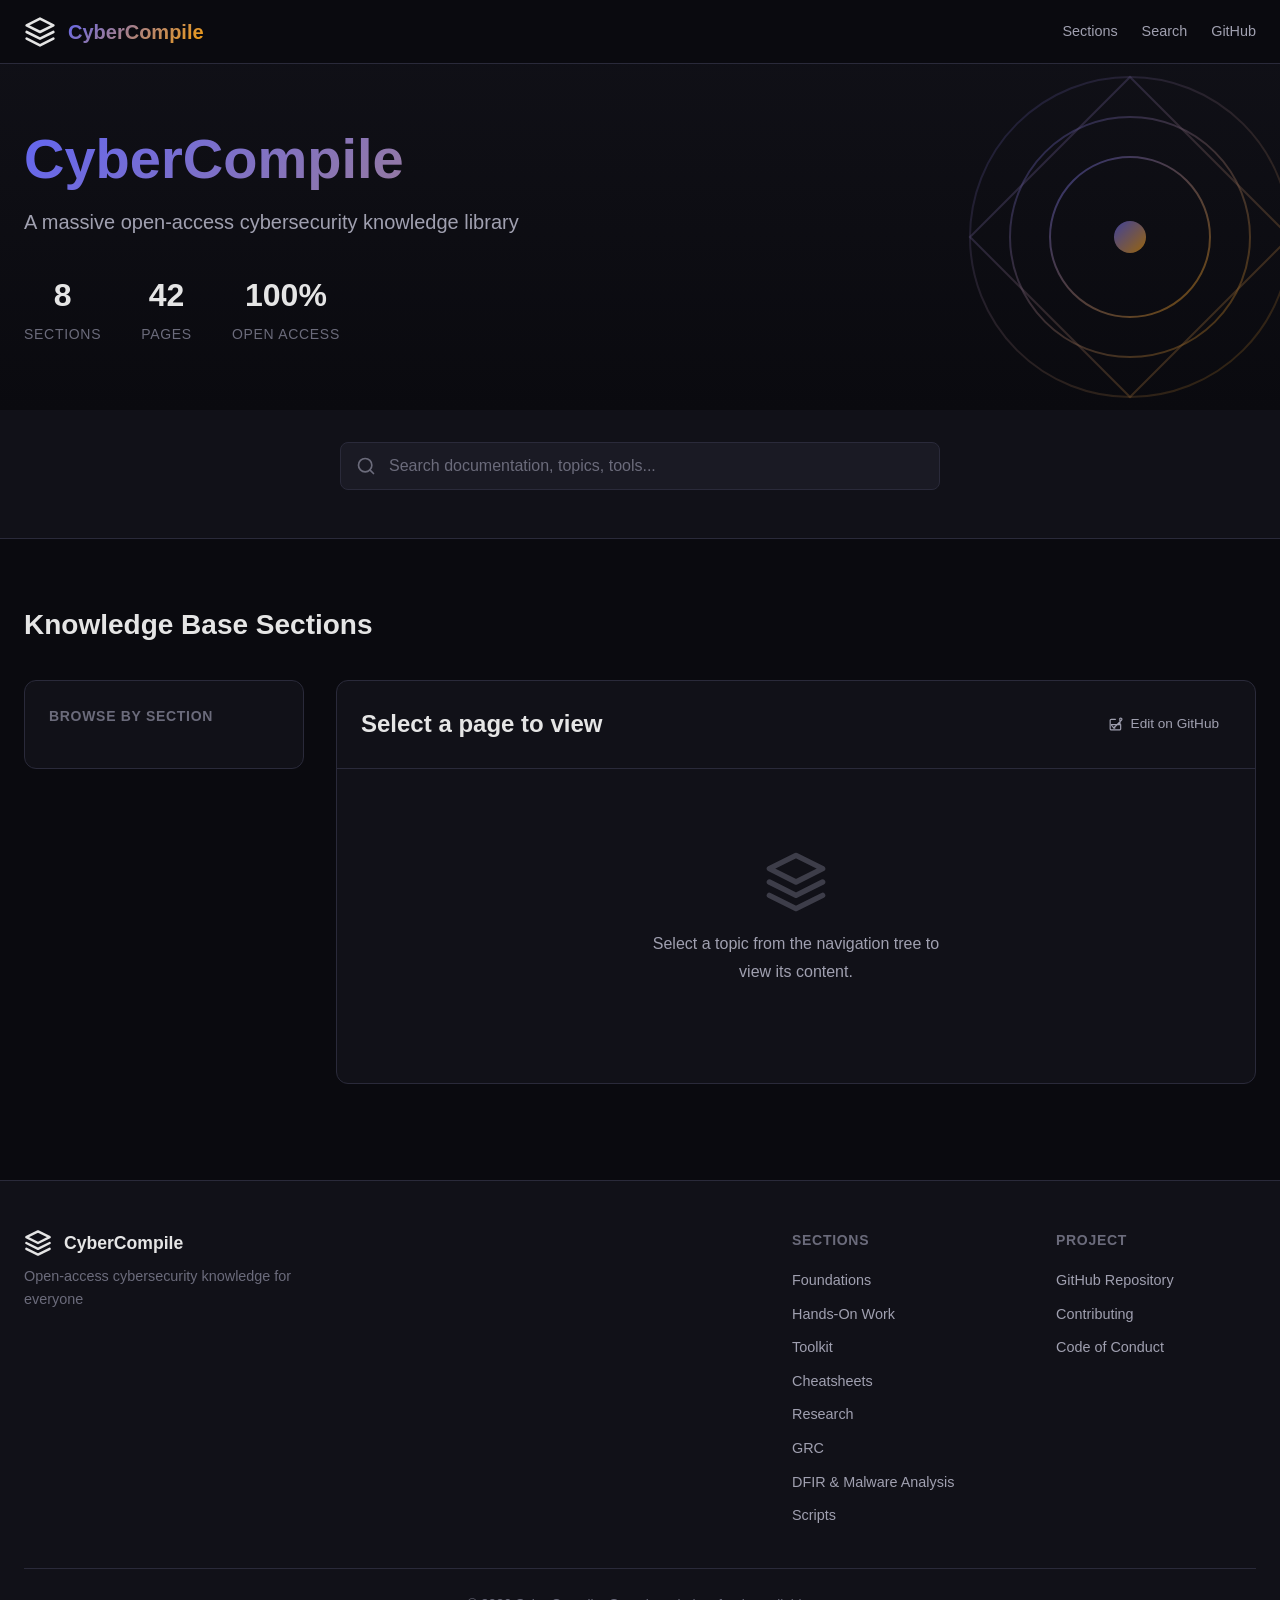
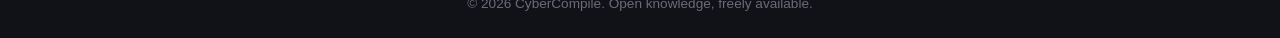
==== index.html @ a1b2c804 "UI Commit" ====
<!DOCTYPE html>
<html lang="en">
<head>
    <meta charset="UTF-8">
    <meta name="viewport" content="width=device-width, initial-scale=1.0">
    <meta name="description" content="CyberCompile - A massive open-access cybersecurity knowledge library">
    <meta name="theme-color" content="#0a0a0f">
    <title>CyberCompile - Cybersecurity Knowledge Library</title>
    <link rel="stylesheet" href="style.css">
    <link rel="icon" type="image/svg+xml" href="favicon.svg">
</head>
<body>
    <!-- Navigation Bar -->
    <nav class="navbar">
        <div class="nav-container">
            <a href="index.html" class="nav-logo">
                <svg class="logo-icon" viewBox="0 0 24 24" fill="none" xmlns="http://www.w3.org/2000/svg">
                    <path d="M12 2L2 7L12 12L22 7L12 2Z" stroke="currentColor" stroke-width="2" stroke-linecap="round" stroke-linejoin="round"/>
                    <path d="M2 17L12 22L22 17" stroke="currentColor" stroke-width="2" stroke-linecap="round" stroke-linejoin="round"/>
                    <path d="M2 12L12 17L22 12" stroke="currentColor" stroke-width="2" stroke-linecap="round" stroke-linejoin="round"/>
                </svg>
                <span class="logo-text">CyberCompile</span>
            </a>
            
            <button class="nav-toggle" aria-label="Toggle navigation">
                <span></span>
                <span></span>
                <span></span>
            </button>
            
            <div class="nav-links">
                <a href="#sections" class="nav-link">Sections</a>
                <a href="#search-container" class="nav-link">Search</a>
                <a href="https://github.com/cyber-compile/knowledge-base" target="_blank" class="nav-link">GitHub</a>
            </div>
        </div>
    </nav>

    <!-- Hero Section -->
    <header class="hero">
        <div class="hero-container">
            <div class="hero-content">
                <h1 class="hero-title">CyberCompile</h1>
                <p class="hero-subtitle">A massive open-access cybersecurity knowledge library</p>
                <div class="hero-stats">
                    <div class="stat">
                        <span class="stat-number">8</span>
                        <span class="stat-label">Sections</span>
                    </div>
                    <div class="stat">
                        <span class="stat-number">42</span>
                        <span class="stat-label">Pages</span>
                    </div>
                    <div class="stat">
                        <span class="stat-number">100%</span>
                        <span class="stat-label">Open Access</span>
                    </div>
                </div>
            </div>
            <div class="hero-decoration">
                <svg viewBox="0 0 200 200" class="hero-svg">
                    <defs>
                        <linearGradient id="grad1" x1="0%" y1="0%" x2="100%" y2="100%">
                            <stop offset="0%" style="stop-color:#6366f1"/>
                            <stop offset="100%" style="stop-color:#f59e0b"/>
                        </linearGradient>
                    </defs>
                    <circle cx="100" cy="100" r="80" fill="none" stroke="url(#grad1)" stroke-width="1" opacity="0.3"/>
                    <circle cx="100" cy="100" r="60" fill="none" stroke="url(#grad1)" stroke-width="1" opacity="0.5"/>
                    <circle cx="100" cy="100" r="40" fill="none" stroke="url(#grad1)" stroke-width="1" opacity="0.7"/>
                    <polygon points="100,20 180,100 100,180 20,100" fill="none" stroke="url(#grad1)" stroke-width="1" opacity="0.4"/>
                    <circle cx="100" cy="100" r="8" fill="url(#grad1)"/>
                </svg>
            </div>
        </div>
    </header>

    <!-- Search Section -->
    <section id="search-container" class="search-section">
        <div class="search-container-inner">
            <div class="search-box">
                <svg class="search-icon" viewBox="0 0 24 24" fill="none" xmlns="http://www.w3.org/2000/svg">
                    <circle cx="11" cy="11" r="8" stroke="currentColor" stroke-width="2"/>
                    <path d="M21 21L16.65 16.65" stroke="currentColor" stroke-width="2" stroke-linecap="round"/>
                </svg>
                <input type="text" id="search-input" placeholder="Search documentation, topics, tools..." autocomplete="off">
                <button id="search-clear" class="search-clear" aria-label="Clear search">
                    <svg viewBox="0 0 24 24" fill="none" xmlns="http://www.w3.org/2000/svg">
                        <path d="M18 6L6 18M6 6L18 18" stroke="currentColor" stroke-width="2" stroke-linecap="round"/>
                    </svg>
                </button>
            </div>
            <div id="search-results" class="search-results"></div>
        </div>
    </section>

    <!-- Main Content -->
    <main>
        <!-- Section Navigation Tree -->
        <section id="sections" class="sections-section">
            <div class="container">
                <h2 class="section-title">Knowledge Base Sections</h2>
                <div class="nav-tree-container">
                    <div class="nav-sidebar">
                        <div class="nav-section">
                            <h3 class="nav-section-title">Browse by Section</h3>
                            <ul class="nav-tree" id="nav-tree">
                                <!-- Populated by JavaScript -->
                            </ul>
                        </div>
                    </div>
                    <div class="content-area">
                        <div class="content-header">
                            <h2 id="page-title" class="content-title">Select a page to view</h2>
                            <div class="content-meta">
                                <span id="page-section" class="meta-item"></span>
                                <a id="edit-link" class="edit-link" href="#" target="_blank">
                                    <svg viewBox="0 0 24 24" fill="none" xmlns="http://www.w3.org/2000/svg">
                                        <path d="M11 4H4C3.46957 4 2.96086 4.21071 2.58579 4.58579C2.21071 4.96086 2 5.46957 2 6V20C2 20.5304 2.21071 21.0391 2.58579 21.4142C2.96086 21.7893 3.46957 22 4 22H18C18.5304 22 19.0391 21.7893 19.4142 21.4142C19.7893 21.0391 20 20.5304 20 20V13" stroke="currentColor" stroke-width="2" stroke-linecap="round" stroke-linejoin="round"/>
                                        <path d="M18.5 2.50001C18.8978 2.10219 19.4374 1.87869 20 1.87869C20.5626 1.87869 21.1022 2.10219 21.5 2.50001C21.8978 2.89784 22.1213 3.43738 22.1213 4.00001C22.1213 4.56264 21.8978 5.10219 21.5 5.50001L12 15L9 17.5L10.25 18.75C10.0833 18.9767 9.85589 19.1459 9.59249 19.2408C9.32908 19.3356 9.04252 19.3547 8.77063 19.3006C8.50995 19.2447 8.26282 19.1218 8.06201 18.9379C7.8612 18.7541 7.71657 18.5158 7.64956 18.2524L5 15L4 13L19 13L18.5 2.50001Z" stroke="currentColor" stroke-width="2" stroke-linecap="round" stroke-linejoin="round"/>
                                    </svg>
                                    Edit on GitHub
                                </a>
                            </div>
                        </div>
                        <div id="content-display" class="content-display markdown-body">
                            <!-- Content loaded here -->
                            <div class="placeholder-content">
                                <svg class="placeholder-icon" viewBox="0 0 24 24" fill="none" xmlns="http://www.w3.org/2000/svg">
                                    <path d="M12 2L2 7L12 12L22 7L12 2Z" stroke="currentColor" stroke-width="2" stroke-linecap="round" stroke-linejoin="round"/>
                                    <path d="M2 17L12 22L22 17" stroke="currentColor" stroke-width="2" stroke-linecap="round" stroke-linejoin="round"/>
                                    <path d="M2 12L12 17L22 12" stroke="currentColor" stroke-width="2" stroke-linecap="round" stroke-linejoin="round"/>
                                </svg>
                                <p>Select a topic from the navigation tree to view its content.</p>
                            </div>
                        </div>
                    </div>
                </div>
            </div>
        </section>
    </main>

    <!-- Footer -->
    <footer class="footer">
        <div class="container">
            <div class="footer-content">
                <div class="footer-brand">
                    <a href="index.html" class="footer-logo">
                        <svg class="logo-icon" viewBox="0 0 24 24" fill="none" xmlns="http://www.w3.org/2000/svg">
                            <path d="M12 2L2 7L12 12L22 7L12 2Z" stroke="currentColor" stroke-width="2" stroke-linecap="round" stroke-linejoin="round"/>
                            <path d="M2 17L12 22L22 17" stroke="currentColor" stroke-width="2" stroke-linecap="round" stroke-linejoin="round"/>
                            <path d="M2 12L12 17L22 12" stroke="currentColor" stroke-width="2" stroke-linecap="round" stroke-linejoin="round"/>
                        </svg>
                        <span>CyberCompile</span>
                    </a>
                    <p class="footer-tagline">Open-access cybersecurity knowledge for everyone</p>
                </div>
                <div class="footer-links">
                    <div class="footer-column">
                        <h4 class="footer-heading">Sections</h4>
                        <ul class="footer-nav" id="footer-nav">
                            <!-- Populated by JavaScript -->
                        </ul>
                    </div>
                    <div class="footer-column">
                        <h4 class="footer-heading">Project</h4>
                        <ul class="footer-nav">
                            <li><a href="https://github.com/cyber-compile/knowledge-base" target="_blank">GitHub Repository</a></li>
                            <li><a href="CONTRIBUTING.md">Contributing</a></li>
                            <li><a href="CODE_OF_CONDUCT.md">Code of Conduct</a></li>
                        </ul>
                    </div>
                </div>
            </div>
            <div class="footer-bottom">
                <p>&copy; 2026 CyberCompile. Open knowledge, freely available.</p>
            </div>
        </div>
    </footer>

    <script src="script.js"></script>
</body>
</html>
---- style.css ----
/* ============================================================
   CyberCompile - Stylesheet
   Dark, minimal, professional theme
   ============================================================ */

/* CSS Variables */
:root {
    /* Colors */
    --bg-primary: #0a0a0f;
    --bg-secondary: #111118;
    --bg-tertiary: #1a1a24;
    --bg-hover: #24243a;
    --bg-active: #2d2d45;
    
    --text-primary: #e5e5e5;
    --text-secondary: #a0a0b0;
    --text-muted: #6b6b7b;
    
    --accent-primary: #6366f1;  /* Indigo */
    --accent-secondary: #f59e0b; /* Amber */
    --accent-gradient: linear-gradient(135deg, #6366f1 0%, #f59e0b 100%);
    
    --border-color: #2a2a3a;
    --border-light: #3a3a4a;
    
    --success: #22c55e;
    --warning: #f59e0b;
    --error: #ef4444;
    --info: #3b82f6;
    
    /* Spacing */
    --container-width: 1400px;
    --content-width: 900px;
    --sidebar-width: 280px;
    
    /* Typography */
    --font-sans: -apple-system, BlinkMacSystemFont, 'Segoe UI', Roboto, Oxygen, Ubuntu, Cantarell, sans-serif;
    --font-mono: 'JetBrains Mono', 'Fira Code', 'Cascadia Code', Consolas, monospace;
    
    /* Transitions */
    --transition-fast: 150ms ease;
    --transition-normal: 250ms ease;
    --transition-slow: 400ms ease;
    
    /* Shadows */
    --shadow-sm: 0 1px 2px rgba(0, 0, 0, 0.3);
    --shadow-md: 0 4px 6px rgba(0, 0, 0, 0.4);
    --shadow-lg: 0 10px 15px rgba(0, 0, 0, 0.5);
    --shadow-glow: 0 0 20px rgba(99, 102, 241, 0.3);
}

/* Reset */
*, *::before, *::after {
    box-sizing: border-box;
    margin: 0;
    padding: 0;
}

html {
    scroll-behavior: smooth;
    font-size: 16px;
}

body {
    font-family: var(--font-sans);
    background: var(--bg-primary);
    color: var(--text-primary);
    line-height: 1.6;
    min-height: 100vh;
    display: flex;
    flex-direction: column;
    -webkit-font-smoothing: antialiased;
    -moz-osx-font-smoothing: grayscale;
}

/* Selection */
::selection {
    background: var(--accent-primary);
    color: white;
}

/* Scrollbar */
::-webkit-scrollbar {
    width: 8px;
    height: 8px;
}

::-webkit-scrollbar-track {
    background: var(--bg-secondary);
}

::-webkit-scrollbar-thumb {
    background: var(--border-light);
    border-radius: 4px;
}

::-webkit-scrollbar-thumb:hover {
    background: var(--text-muted);
}

/* Container */
.container {
    width: 100%;
    max-width: var(--container-width);
    margin: 0 auto;
    padding: 0 1.5rem;
}

/* ============================================================
   Navigation Bar
   ============================================================ */

.navbar {
    position: fixed;
    top: 0;
    left: 0;
    right: 0;
    height: 64px;
    background: rgba(10, 10, 15, 0.85);
    backdrop-filter: blur(12px);
    border-bottom: 1px solid var(--border-color);
    z-index: 1000;
    transition: background var(--transition-normal);
}

.nav-container {
    max-width: var(--container-width);
    height: 100%;
    margin: 0 auto;
    padding: 0 1.5rem;
    display: flex;
    align-items: center;
    justify-content: space-between;
}

.nav-logo {
    display: flex;
    align-items: center;
    gap: 0.75rem;
    color: var(--text-primary);
    text-decoration: none;
    font-weight: 600;
    font-size: 1.25rem;
    transition: opacity var(--transition-fast);
}

.nav-logo:hover {
    opacity: 0.8;
}

.logo-icon {
    width: 32px;
    height: 32px;
    color: var(--accent-gradient);
}

.logo-text {
    background: var(--accent-gradient);
    -webkit-background-clip: text;
    -webkit-text-fill-color: transparent;
    background-clip: text;
}

.nav-links {
    display: flex;
    align-items: center;
    gap: 1.5rem;
}

.nav-link {
    color: var(--text-secondary);
    text-decoration: none;
    font-size: 0.9rem;
    font-weight: 500;
    transition: color var(--transition-fast);
    position: relative;
}

.nav-link::after {
    content: '';
    position: absolute;
    bottom: -4px;
    left: 0;
    width: 0;
    height: 2px;
    background: var(--accent-primary);
    transition: width var(--transition-fast);
}

.nav-link:hover {
    color: var(--text-primary);
}

.nav-link:hover::after {
    width: 100%;
}

.nav-toggle {
    display: none;
    flex-direction: column;
    gap: 5px;
    background: none;
    border: none;
    cursor: pointer;
    padding: 0.5rem;
}

.nav-toggle span {
    width: 24px;
    height: 2px;
    background: var(--text-primary);
    border-radius: 2px;
    transition: transform var(--transition-fast), opacity var(--transition-fast);
}

/* ============================================================
   Hero Section
   ============================================================ */

.hero {
    position: relative;
    padding: 8rem 0 4rem;
    overflow: hidden;
    background: linear-gradient(180deg, var(--bg-secondary) 0%, var(--bg-primary) 100%);
}

.hero-container {
    position: relative;
    max-width: var(--container-width);
    margin: 0 auto;
    padding: 0 1.5rem;
    display: flex;
    align-items: center;
    justify-content: space-between;
    gap: 3rem;
}

.hero-content {
    flex: 1;
    z-index: 1;
}

.hero-title {
    font-size: 3.5rem;
    font-weight: 800;
    line-height: 1.1;
    margin-bottom: 1rem;
    background: var(--accent-gradient);
    -webkit-background-clip: text;
    -webkit-text-fill-color: transparent;
    background-clip: text;
}

.hero-subtitle {
    font-size: 1.25rem;
    color: var(--text-secondary);
    margin-bottom: 2rem;
    max-width: 600px;
}

.hero-stats {
    display: flex;
    gap: 2.5rem;
}

.stat {
    text-align: center;
}

.stat-number {
    display: block;
    font-size: 2rem;
    font-weight: 700;
    color: var(--text-primary);
}

.stat-label {
    font-size: 0.875rem;
    color: var(--text-muted);
    text-transform: uppercase;
    letter-spacing: 0.05em;
}

.hero-decoration {
    position: absolute;
    right: -50px;
    top: 50%;
    transform: translateY(-50%);
    width: 400px;
    height: 400px;
    opacity: 0.6;
    z-index: 0;
}

.hero-svg {
    width: 100%;
    height: 100%;
}

/* ============================================================
   Search Section
   ============================================================ */

.search-section {
    padding: 2rem 0;
    background: var(--bg-secondary);
    border-bottom: 1px solid var(--border-color);
}

.search-container-inner {
    max-width: var(--container-width);
    margin: 0 auto;
    padding: 0 1.5rem;
}

.search-box {
    position: relative;
    display: flex;
    align-items: center;
    max-width: 600px;
    margin: 0 auto;
}

.search-icon {
    position: absolute;
    left: 1rem;
    width: 20px;
    height: 20px;
    color: var(--text-muted);
    pointer-events: none;
}

.search-box input {
    width: 100%;
    padding: 0.875rem 3rem 0.875rem 3rem;
    background: var(--bg-tertiary);
    border: 1px solid var(--border-color);
    border-radius: 8px;
    color: var(--text-primary);
    font-size: 1rem;
    transition: border-color var(--transition-fast), box-shadow var(--transition-fast);
}

.search-box input:focus {
    outline: none;
    border-color: var(--accent-primary);
    box-shadow: 0 0 0 3px rgba(99, 102, 241, 0.2);
}

.search-box input::placeholder {
    color: var(--text-muted);
}

.search-clear {
    position: absolute;
    right: 0.75rem;
    background: none;
    border: none;
    padding: 0.5rem;
    cursor: pointer;
    color: var(--text-muted);
    display: none;
    transition: color var(--transition-fast);
}

.search-clear:hover {
    color: var(--text-primary);
}

.search-clear.visible {
    display: flex;
}

.search-results {
    max-width: 600px;
    margin: 1rem auto 0;
    padding: 0 1.5rem;
}

.search-result-item {
    display: block;
    padding: 0.75rem 1rem;
    background: var(--bg-tertiary);
    border-radius: 6px;
    margin-bottom: 0.5rem;
    cursor: pointer;
    transition: background var(--transition-fast);
    border-left: 3px solid transparent;
}

.search-result-item:hover {
    background: var(--bg-hover);
    border-left-color: var(--accent-primary);
}

.search-result-item h4 {
    font-size: 0.95rem;
    color: var(--text-primary);
    margin-bottom: 0.25rem;
}

.search-result-item p {
    font-size: 0.85rem;
    color: var(--text-secondary);
}

.search-result-item .result-path {
    font-size: 0.75rem;
    color: var(--text-muted);
    font-family: var(--font-mono);
    margin-top: 0.25rem;
}

.search-no-results {
    text-align: center;
    color: var(--text-muted);
    padding: 2rem;
}

/* ============================================================
   Main Content
   ============================================================ */

main {
    flex: 1;
    padding: 2rem 0 4rem;
}

.sections-section {
    padding: 2rem 0;
}

.section-title {
    font-size: 1.75rem;
    font-weight: 700;
    margin-bottom: 2rem;
    color: var(--text-primary);
}

/* Navigation Tree Layout */
.nav-tree-container {
    display: grid;
    grid-template-columns: var(--sidebar-width) 1fr;
    gap: 2rem;
    align-items: start;
}

@media (max-width: 1024px) {
    .nav-tree-container {
        grid-template-columns: 1fr;
    }
    
    .nav-sidebar {
        max-height: 300px;
        overflow-y: auto;
        margin-bottom: 2rem;
    }
}

/* Navigation Sidebar */
.nav-sidebar {
    position: sticky;
    top: 80px;
    background: var(--bg-secondary);
    border-radius: 12px;
    padding: 1.5rem;
    border: 1px solid var(--border-color);
}

.nav-section-title {
    font-size: 0.875rem;
    font-weight: 600;
    color: var(--text-muted);
    text-transform: uppercase;
    letter-spacing: 0.05em;
    margin-bottom: 1rem;
}

.nav-tree {
    list-style: none;
    padding: 0;
    margin: 0;
}

.nav-tree li {
    margin-bottom: 0.25rem;
}

.nav-tree ul {
    list-style: none;
    padding-left: 1rem;
    margin-top: 0.5rem;
    display: none;
}

.nav-tree li.expanded > ul {
    display: block;
}

.nav-tree li.has-children > a {
    padding-right: 1.5rem;
    position: relative;
}

.nav-tree li.has-children > a::after {
    content: '';
    position: absolute;
    right: 0.5rem;
    top: 50%;
    transform: translateY(-50%);
    width: 8px;
    height: 8px;
    border-right: 2px solid var(--text-muted);
    border-bottom: 2px solid var(--text-muted);
    transform: translateY(-50%) rotate(45deg);
    transition: transform var(--transition-fast);
}

.nav-tree li.expanded > a::after {
    transform: translateY(-50%) rotate(-135deg);
}

.nav-tree li > a {
    color: var(--text-secondary);
    text-decoration: none;
    padding: 0.5rem 0.75rem;
    border-radius: 6px;
    display: flex;
    align-items: center;
    transition: all var(--transition-fast);
    font-size: 0.9rem;
    font-weight: 500;
}

.nav-tree li > a:hover {
    background: var(--bg-hover);
    color: var(--text-primary);
}

.nav-tree li.active > a {
    background: var(--bg-active);
    color: var(--accent-primary);
}

.nav-tree li.active > a::before {
    content: '';
    width: 6px;
    height: 6px;
    background: var(--accent-primary);
    border-radius: 50%;
    margin-right: 0.5rem;
}

/* Content Area */
.content-area {
    background: var(--bg-secondary);
    border-radius: 12px;
    border: 1px solid var(--border-color);
    min-height: 400px;
    overflow: hidden;
}

.content-header {
    padding: 1.5rem;
    border-bottom: 1px solid var(--border-color);
    display: flex;
    justify-content: space-between;
    align-items: flex-start;
    gap: 1rem;
    flex-wrap: wrap;
}

.content-title {
    font-size: 1.5rem;
    font-weight: 700;
    color: var(--text-primary);
    margin: 0;
}

.content-meta {
    display: flex;
    align-items: center;
    gap: 1rem;
    flex-wrap: wrap;
}

.meta-item {
    font-size: 0.85rem;
    color: var(--text-muted);
}

.edit-link {
    display: flex;
    align-items: center;
    gap: 0.5rem;
    color: var(--text-secondary);
    text-decoration: none;
    font-size: 0.85rem;
    padding: 0.5rem 0.75rem;
    border-radius: 6px;
    transition: all var(--transition-fast);
}

.edit-link:hover {
    color: var(--text-primary);
    background: var(--bg-hover);
}

.edit-link svg {
    width: 14px;
    height: 14px;
}

.content-display {
    padding: 2rem;
    min-height: 300px;
}

.placeholder-content {
    display: flex;
    flex-direction: column;
    align-items: center;
    justify-content: center;
    min-height: 250px;
    color: var(--text-muted);
    text-align: center;
    gap: 1rem;
}

.placeholder-icon {
    width: 64px;
    height: 64px;
    opacity: 0.5;
}

.placeholder-content p {
    font-size: 1rem;
    max-width: 300px;
}

/* ============================================================
   Markdown Content Styles
   ============================================================ */

.markdown-body {
    line-height: 1.7;
    color: var(--text-primary);
}

.markdown-body h1,
.markdown-body h2,
.markdown-body h3,
.markdown-body h4,
.markdown-body h5,
.markdown-body h6 {
    color: var(--text-primary);
    margin-top: 1.5rem;
    margin-bottom: 0.75rem;
    font-weight: 600;
    line-height: 1.3;
}

.markdown-body h1 { font-size: 2rem; }
.markdown-body h2 { font-size: 1.5rem; padding-bottom: 0.5rem; border-bottom: 1px solid var(--border-color); }
.markdown-body h3 { font-size: 1.25rem; }
.markdown-body h4 { font-size: 1.1rem; }

.markdown-body p {
    margin-bottom: 1rem;
    color: var(--text-secondary);
}

.markdown-body a {
    color: var(--accent-primary);
    text-decoration: none;
    transition: color var(--transition-fast);
}

.markdown-body a:hover {
    color: var(--accent-secondary);
    text-decoration: underline;
}

.markdown-body strong {
    color: var(--text-primary);
    font-weight: 600;
}

.markdown-body ul,
.markdown-body ol {
    margin-bottom: 1rem;
    padding-left: 1.5rem;
}

.markdown-body li {
    margin-bottom: 0.5rem;
    color: var(--text-secondary);
}

.markdown-body li::marker {
    color: var(--accent-primary);
}

.markdown-body code {
    font-family: var(--font-mono);
    font-size: 0.9em;
    background: var(--bg-tertiary);
    padding: 0.15em 0.4em;
    border-radius: 4px;
    color: var(--accent-secondary);
}

.markdown-body pre {
    background: var(--bg-tertiary);
    border-radius: 8px;
    padding: 1rem;
    overflow-x: auto;
    margin-bottom: 1rem;
    border: 1px solid var(--border-color);
}

.markdown-body pre code {
    background: none;
    padding: 0;
    color: var(--text-primary);
    font-size: 0.875rem;
    line-height: 1.5;
}

.markdown-body blockquote {
    border-left: 4px solid var(--accent-primary);
    padding-left: 1rem;
    margin: 1rem 0;
    color: var(--text-secondary);
    font-style: italic;
}

.markdown-body table {
    width: 100%;
    border-collapse: collapse;
    margin-bottom: 1rem;
    font-size: 0.9rem;
}

.markdown-body th,
.markdown-body td {
    padding: 0.75rem;
    text-align: left;
    border-bottom: 1px solid var(--border-color);
}

.markdown-body th {
    background: var(--bg-tertiary);
    font-weight: 600;
    color: var(--text-primary);
}

.markdown-body tr:hover td {
    background: var(--bg-tertiary);
}

.markdown-body img {
    max-width: 100%;
    border-radius: 8px;
    margin: 1rem 0;
}

.markdown-body hr {
    border: none;
    border-top: 1px solid var(--border-color);
    margin: 2rem 0;
}

.markdown-body details {
    background: var(--bg-tertiary);
    border-radius: 6px;
    padding: 1rem;
    margin-bottom: 1rem;
    border: 1px solid var(--border-color);
}

.markdown-body summary {
    cursor: pointer;
    color: var(--accent-primary);
    font-weight: 500;
}

.markdown-body hr {
    border: none;
    height: 1px;
    background: linear-gradient(90deg, transparent, var(--border-color), transparent);
    margin: 2rem 0;
}

.markdown-body .admonition {
    background: var(--bg-tertiary);
    border-left: 4px solid var(--accent-primary);
    padding: 1rem;
    margin: 1rem 0;
    border-radius: 0 6px 6px 0;
}

.markdown-body .admonition-title {
    font-weight: 600;
    color: var(--accent-primary);
    margin-bottom: 0.5rem;
}

/* ============================================================
   Footer
   ============================================================ */

.footer {
    background: var(--bg-secondary);
    border-top: 1px solid var(--border-color);
    padding: 3rem 0 1.5rem;
    margin-top: auto;
}

.footer-content {
    display: flex;
    justify-content: space-between;
    gap: 3rem;
    flex-wrap: wrap;
    margin-bottom: 2rem;
}

.footer-brand {
    max-width: 300px;
}

.footer-logo {
    display: flex;
    align-items: center;
    gap: 0.75rem;
    color: var(--text-primary);
    text-decoration: none;
    font-weight: 600;
    font-size: 1.1rem;
    margin-bottom: 0.5rem;
}

.footer-logo .logo-icon {
    width: 28px;
    height: 28px;
}

.footer-tagline {
    color: var(--text-muted);
    font-size: 0.9rem;
}

.footer-links {
    display: flex;
    gap: 4rem;
    flex-wrap: wrap;
}

.footer-column {
    min-width: 200px;
}

.footer-heading {
    font-size: 0.875rem;
    font-weight: 600;
    color: var(--text-muted);
    text-transform: uppercase;
    letter-spacing: 0.05em;
    margin-bottom: 1rem;
}

.footer-nav {
    list-style: none;
}

.footer-nav li {
    margin-bottom: 0.5rem;
}

.footer-nav a {
    color: var(--text-secondary);
    text-decoration: none;
    font-size: 0.9rem;
    transition: color var(--transition-fast);
}

.footer-nav a:hover {
    color: var(--text-primary);
}

.footer-bottom {
    padding-top: 1.5rem;
    border-top: 1px solid var(--border-color);
    text-align: center;
}

.footer-bottom p {
    color: var(--text-muted);
    font-size: 0.85rem;
}

/* ============================================================
   Responsive
   ============================================================ */

@media (max-width: 768px) {
    .nav-toggle {
        display: flex;
    }
    
    .nav-links {
        position: fixed;
        top: 64px;
        left: 0;
        right: 0;
        background: var(--bg-secondary);
        border-bottom: 1px solid var(--border-color);
        flex-direction: column;
        padding: 1rem 1.5rem;
        gap: 1rem;
        transform: translateY(-100%);
        opacity: 0;
        visibility: hidden;
        transition: all var(--transition-normal);
    }
    
    .nav-links.open {
        transform: translateY(0);
        opacity: 1;
        visibility: visible;
    }
    
    .nav-link {
        width: 100%;
        padding: 0.5rem 0;
    }
    
    .hero {
        padding: 6rem 0 3rem;
    }
    
    .hero-container {
        flex-direction: column;
        text-align: center;
    }
    
    .hero-title {
        font-size: 2.5rem;
    }
    
    .hero-subtitle {
        font-size: 1rem;
    }
    
    .hero-stats {
        justify-content: center;
        gap: 1.5rem;
    }
    
    .hero-decoration {
        display: none;
    }
    
    .content-header {
        flex-direction: column;
    }
    
    .footer-content {
        flex-direction: column;
    }
    
    .footer-links {
        gap: 2rem;
    }
}

@media (max-width: 480px) {
    html {
        font-size: 14px;
    }
    
    .container {
        padding: 0 1rem;
    }
    
    .hero-title {
        font-size: 2rem;
    }
    
    .content-display {
        padding: 1rem;
    }
}
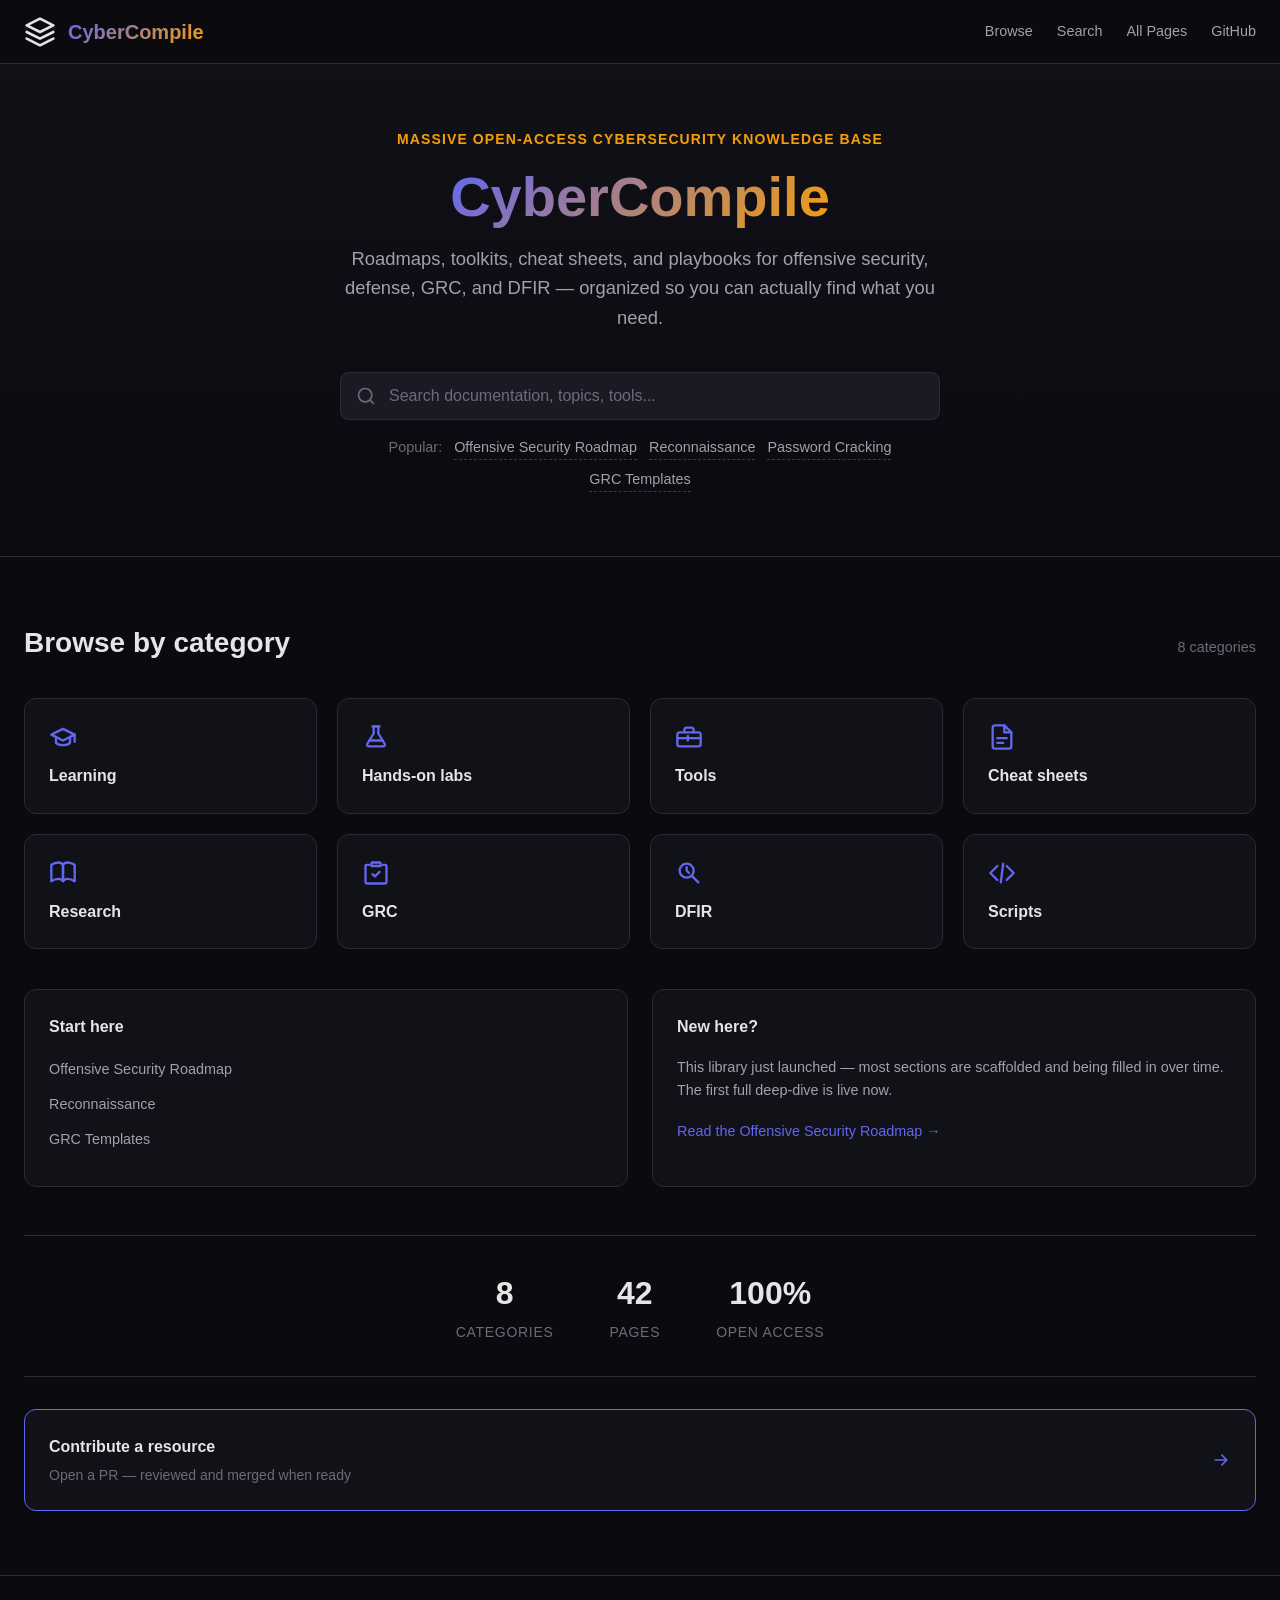
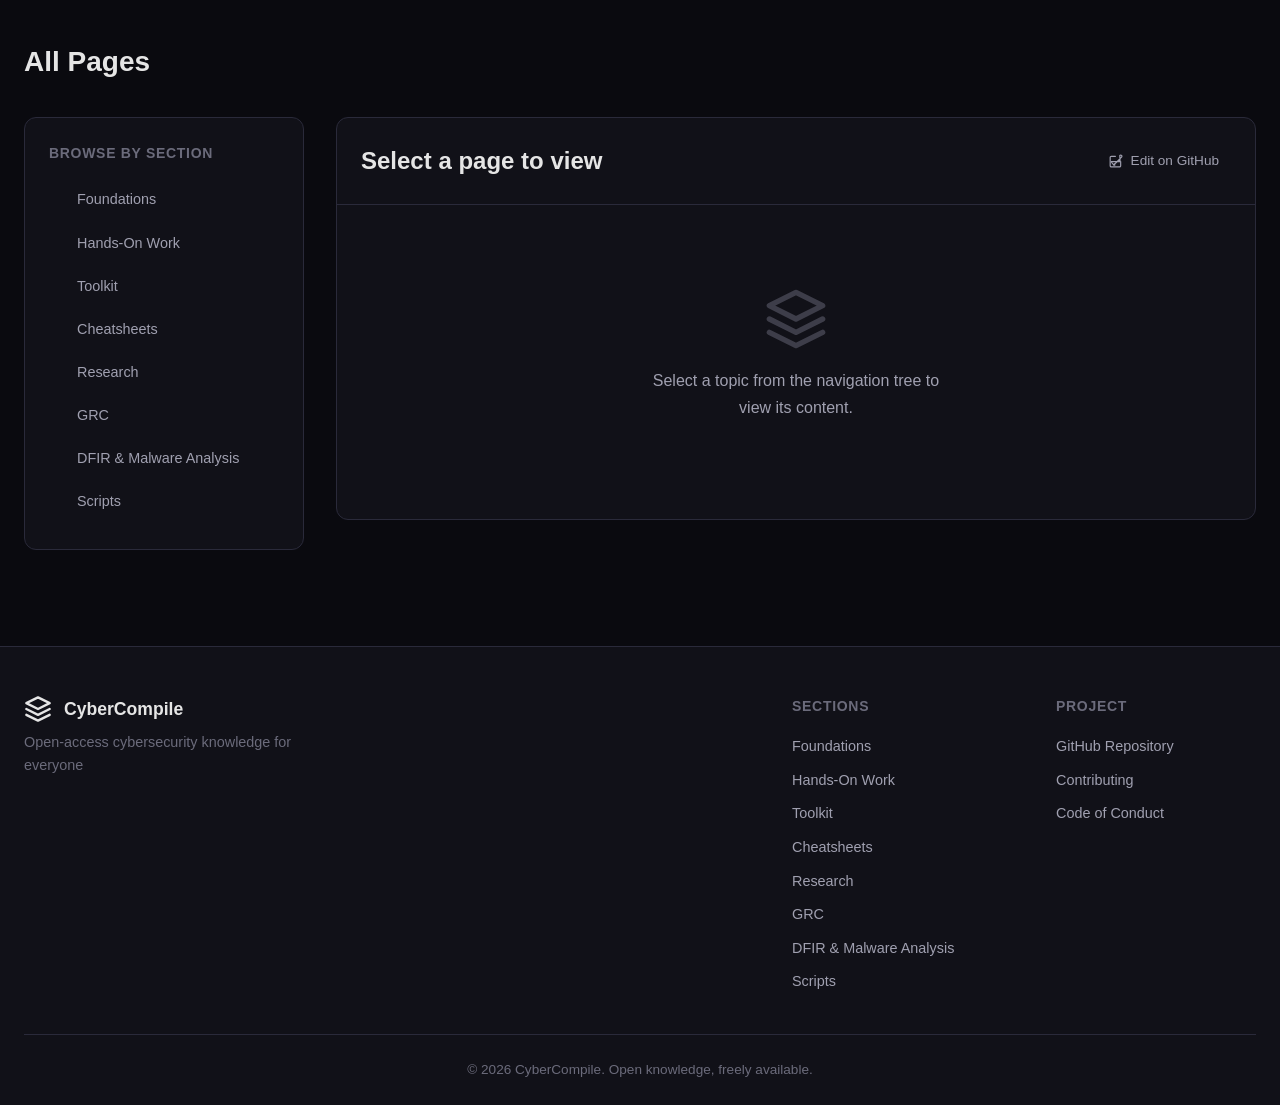
==== commit 217bb8c4: "UI changes" ====
--- a/index.html
+++ b/index.html
@@ -29,8 +29,9 @@
             </button>
             
             <div class="nav-links">
-                <a href="#sections" class="nav-link">Sections</a>
+                <a href="#browse" class="nav-link">Browse</a>
                 <a href="#search-container" class="nav-link">Search</a>
+                <a href="#sections" class="nav-link">All Pages</a>
                 <a href="https://github.com/cyber-compile/knowledge-base" target="_blank" class="nav-link">GitHub</a>
             </div>
         </div>
@@ -39,58 +40,150 @@
     <!-- Hero Section -->
     <header class="hero">
         <div class="hero-container">
-            <div class="hero-content">
-                <h1 class="hero-title">CyberCompile</h1>
-                <p class="hero-subtitle">A massive open-access cybersecurity knowledge library</p>
-                <div class="hero-stats">
-                    <div class="stat">
-                        <span class="stat-number">8</span>
-                        <span class="stat-label">Sections</span>
-                    </div>
-                    <div class="stat">
-                        <span class="stat-number">42</span>
-                        <span class="stat-label">Pages</span>
-                    </div>
-                    <div class="stat">
-                        <span class="stat-number">100%</span>
-                        <span class="stat-label">Open Access</span>
-                    </div>
-                </div>
-            </div>
-            <div class="hero-decoration">
-                <svg viewBox="0 0 200 200" class="hero-svg">
-                    <defs>
-                        <linearGradient id="grad1" x1="0%" y1="0%" x2="100%" y2="100%">
-                            <stop offset="0%" style="stop-color:#6366f1"/>
-                            <stop offset="100%" style="stop-color:#f59e0b"/>
-                        </linearGradient>
-                    </defs>
-                    <circle cx="100" cy="100" r="80" fill="none" stroke="url(#grad1)" stroke-width="1" opacity="0.3"/>
-                    <circle cx="100" cy="100" r="60" fill="none" stroke="url(#grad1)" stroke-width="1" opacity="0.5"/>
-                    <circle cx="100" cy="100" r="40" fill="none" stroke="url(#grad1)" stroke-width="1" opacity="0.7"/>
-                    <polygon points="100,20 180,100 100,180 20,100" fill="none" stroke="url(#grad1)" stroke-width="1" opacity="0.4"/>
-                    <circle cx="100" cy="100" r="8" fill="url(#grad1)"/>
+            <p class="hero-eyebrow">Massive Open-Access Cybersecurity Knowledge Base</p>
+            <h1 class="hero-title">CyberCompile</h1>
+            <p class="hero-subtitle">Roadmaps, toolkits, cheat sheets, and playbooks for offensive security, defense, GRC, and DFIR — organized so you can actually find what you need.</p>
+
+            <div id="search-container" class="hero-search">
+                <div class="search-box">
+                    <svg class="search-icon" viewBox="0 0 24 24" fill="none" xmlns="http://www.w3.org/2000/svg">
+                        <circle cx="11" cy="11" r="8" stroke="currentColor" stroke-width="2"/>
+                        <path d="M21 21L16.65 16.65" stroke="currentColor" stroke-width="2" stroke-linecap="round"/>
+                    </svg>
+                    <input type="text" id="search-input" placeholder="Search documentation, topics, tools..." autocomplete="off">
+                    <button id="search-clear" class="search-clear" aria-label="Clear search">
+                        <svg viewBox="0 0 24 24" fill="none" xmlns="http://www.w3.org/2000/svg">
+                            <path d="M18 6L6 18M6 6L18 18" stroke="currentColor" stroke-width="2" stroke-linecap="round"/>
+                        </svg>
+                    </button>
+                </div>
+                <div id="search-results" class="search-results"></div>
+                <p class="hero-popular">
+                    <span>Popular:</span>
+                    <a href="#" class="file-link" data-file="content/01-foundations/roadmaps/offensive-security-roadmap.md">Offensive Security Roadmap</a>
+                    <a href="#" class="file-link" data-file="content/03-toolkit/reconnaissance/index.md">Reconnaissance</a>
+                    <a href="#" class="file-link" data-file="content/03-toolkit/password-cracking/index.md">Password Cracking</a>
+                    <a href="#" class="file-link" data-file="content/06-grc/templates/index.md">GRC Templates</a>
+                </p>
+            </div>
+        </div>
+    </header>
+
+    <!-- Browse / Landing Section -->
+    <section id="browse" class="browse-section">
+        <div class="container">
+            <div class="browse-header">
+                <h2 class="section-title">Browse by category</h2>
+                <span class="category-count">8 categories</span>
+            </div>
+
+            <div class="category-grid">
+                <button type="button" class="category-tile" data-path="content/01-foundations">
+                    <svg class="category-icon" viewBox="0 0 24 24" fill="none" xmlns="http://www.w3.org/2000/svg">
+                        <path d="M22 10L12 5L2 10L12 15L22 10Z" stroke="currentColor" stroke-width="2" stroke-linecap="round" stroke-linejoin="round"/>
+                        <path d="M6 12V17C6 17 8 19 12 19C16 19 18 17 18 17V12" stroke="currentColor" stroke-width="2" stroke-linecap="round" stroke-linejoin="round"/>
+                        <path d="M22 10V16" stroke="currentColor" stroke-width="2" stroke-linecap="round"/>
+                    </svg>
+                    <span class="category-label">Learning</span>
+                </button>
+                <button type="button" class="category-tile" data-path="content/02-hands-on-work">
+                    <svg class="category-icon" viewBox="0 0 24 24" fill="none" xmlns="http://www.w3.org/2000/svg">
+                        <path d="M9 3H15" stroke="currentColor" stroke-width="2" stroke-linecap="round"/>
+                        <path d="M10 3V9L4.5 18C4 19 4.7 20 6 20H18C19.3 20 20 19 19.5 18L14 9V3" stroke="currentColor" stroke-width="2" stroke-linecap="round" stroke-linejoin="round"/>
+                        <path d="M6.5 15H17.5" stroke="currentColor" stroke-width="2" stroke-linecap="round"/>
+                    </svg>
+                    <span class="category-label">Hands-on labs</span>
+                </button>
+                <button type="button" class="category-tile" data-path="content/03-toolkit">
+                    <svg class="category-icon" viewBox="0 0 24 24" fill="none" xmlns="http://www.w3.org/2000/svg">
+                        <rect x="2" y="8" width="20" height="12" rx="2" stroke="currentColor" stroke-width="2"/>
+                        <path d="M8 8V6C8 4.9 8.9 4 10 4H14C15.1 4 16 4.9 16 6V8" stroke="currentColor" stroke-width="2" stroke-linecap="round" stroke-linejoin="round"/>
+                        <path d="M2 13H22" stroke="currentColor" stroke-width="2"/>
+                        <path d="M11 11V15" stroke="currentColor" stroke-width="2" stroke-linecap="round"/>
+                    </svg>
+                    <span class="category-label">Tools</span>
+                </button>
+                <button type="button" class="category-tile" data-path="content/04-cheatsheets">
+                    <svg class="category-icon" viewBox="0 0 24 24" fill="none" xmlns="http://www.w3.org/2000/svg">
+                        <path d="M14 2H6C4.9 2 4 2.9 4 4V20C4 21.1 4.9 22 6 22H18C19.1 22 20 21.1 20 20V8L14 2Z" stroke="currentColor" stroke-width="2" stroke-linecap="round" stroke-linejoin="round"/>
+                        <path d="M14 2V8H20" stroke="currentColor" stroke-width="2" stroke-linecap="round" stroke-linejoin="round"/>
+                        <path d="M8 13H16M8 17H13" stroke="currentColor" stroke-width="2" stroke-linecap="round"/>
+                    </svg>
+                    <span class="category-label">Cheat sheets</span>
+                </button>
+                <button type="button" class="category-tile" data-path="content/05-research">
+                    <svg class="category-icon" viewBox="0 0 24 24" fill="none" xmlns="http://www.w3.org/2000/svg">
+                        <path d="M2 5C2 5 5 3 8 3C11 3 12 5 12 5V19C12 19 11 17 8 17C5 17 2 19 2 19V5Z" stroke="currentColor" stroke-width="2" stroke-linecap="round" stroke-linejoin="round"/>
+                        <path d="M22 5C22 5 19 3 16 3C13 3 12 5 12 5V19C12 19 13 17 16 17C19 17 22 19 22 19V5Z" stroke="currentColor" stroke-width="2" stroke-linecap="round" stroke-linejoin="round"/>
+                    </svg>
+                    <span class="category-label">Research</span>
+                </button>
+                <button type="button" class="category-tile" data-path="content/06-grc">
+                    <svg class="category-icon" viewBox="0 0 24 24" fill="none" xmlns="http://www.w3.org/2000/svg">
+                        <path d="M9 3H15C15.6 3 16 3.4 16 4V6H8V4C8 3.4 8.4 3 9 3Z" stroke="currentColor" stroke-width="2" stroke-linecap="round" stroke-linejoin="round"/>
+                        <path d="M6 5H4C3.4 5 3 5.4 3 6V20C3 20.6 3.4 21 4 21H20C20.6 21 21 20.6 21 20V6C21 5.4 20.6 5 20 5H18" stroke="currentColor" stroke-width="2" stroke-linecap="round" stroke-linejoin="round"/>
+                        <path d="M9 13L11 15L15 11" stroke="currentColor" stroke-width="2" stroke-linecap="round" stroke-linejoin="round"/>
+                    </svg>
+                    <span class="category-label">GRC</span>
+                </button>
+                <button type="button" class="category-tile" data-path="content/07-dfir-malware-analysis">
+                    <svg class="category-icon" viewBox="0 0 24 24" fill="none" xmlns="http://www.w3.org/2000/svg">
+                        <circle cx="10" cy="10" r="6" stroke="currentColor" stroke-width="2"/>
+                        <path d="M14.5 14.5L20 20" stroke="currentColor" stroke-width="2" stroke-linecap="round"/>
+                        <path d="M10 7V10L12 12" stroke="currentColor" stroke-width="2" stroke-linecap="round" stroke-linejoin="round"/>
+                    </svg>
+                    <span class="category-label">DFIR</span>
+                </button>
+                <button type="button" class="category-tile" data-path="content/08-scripts">
+                    <svg class="category-icon" viewBox="0 0 24 24" fill="none" xmlns="http://www.w3.org/2000/svg">
+                        <path d="M8 6L2 12L8 18" stroke="currentColor" stroke-width="2" stroke-linecap="round" stroke-linejoin="round"/>
+                        <path d="M16 6L22 12L16 18" stroke="currentColor" stroke-width="2" stroke-linecap="round" stroke-linejoin="round"/>
+                        <path d="M13 4L11 20" stroke="currentColor" stroke-width="2" stroke-linecap="round"/>
+                    </svg>
+                    <span class="category-label">Scripts</span>
+                </button>
+            </div>
+
+            <div class="info-cards">
+                <div class="info-card">
+                    <h3 class="info-card-title">Start here</h3>
+                    <ul class="info-card-list">
+                        <li><a href="#" class="file-link" data-file="content/01-foundations/roadmaps/offensive-security-roadmap.md">Offensive Security Roadmap</a></li>
+                        <li><a href="#" class="file-link" data-file="content/03-toolkit/reconnaissance/index.md">Reconnaissance</a></li>
+                        <li><a href="#" class="file-link" data-file="content/06-grc/templates/index.md">GRC Templates</a></li>
+                    </ul>
+                </div>
+                <div class="info-card">
+                    <h3 class="info-card-title">New here?</h3>
+                    <p class="info-card-text">This library just launched — most sections are scaffolded and being filled in over time. The first full deep-dive is live now.</p>
+                    <a href="#" class="file-link info-card-link" data-file="content/01-foundations/roadmaps/offensive-security-roadmap.md">Read the Offensive Security Roadmap &rarr;</a>
+                </div>
+            </div>
+
+            <div class="landing-stats">
+                <div class="stat">
+                    <span class="stat-number">8</span>
+                    <span class="stat-label">Categories</span>
+                </div>
+                <div class="stat">
+                    <span class="stat-number">42</span>
+                    <span class="stat-label">Pages</span>
+                </div>
+                <div class="stat">
+                    <span class="stat-number">100%</span>
+                    <span class="stat-label">Open Access</span>
+                </div>
+            </div>
+
+            <a class="contribute-cta" href="https://github.com/cyber-compile/knowledge-base/blob/main/CONTRIBUTING.md" target="_blank" rel="noopener">
+                <span class="contribute-text">
+                    <strong>Contribute a resource</strong>
+                    <span>Open a PR — reviewed and merged when ready</span>
+                </span>
+                <svg class="contribute-arrow" viewBox="0 0 24 24" fill="none" xmlns="http://www.w3.org/2000/svg">
+                    <path d="M5 12H19M19 12L13 6M19 12L13 18" stroke="currentColor" stroke-width="2" stroke-linecap="round" stroke-linejoin="round"/>
                 </svg>
-            </div>
-        </div>
-    </header>
-
-    <!-- Search Section -->
-    <section id="search-container" class="search-section">
-        <div class="search-container-inner">
-            <div class="search-box">
-                <svg class="search-icon" viewBox="0 0 24 24" fill="none" xmlns="http://www.w3.org/2000/svg">
-                    <circle cx="11" cy="11" r="8" stroke="currentColor" stroke-width="2"/>
-                    <path d="M21 21L16.65 16.65" stroke="currentColor" stroke-width="2" stroke-linecap="round"/>
-                </svg>
-                <input type="text" id="search-input" placeholder="Search documentation, topics, tools..." autocomplete="off">
-                <button id="search-clear" class="search-clear" aria-label="Clear search">
-                    <svg viewBox="0 0 24 24" fill="none" xmlns="http://www.w3.org/2000/svg">
-                        <path d="M18 6L6 18M6 6L18 18" stroke="currentColor" stroke-width="2" stroke-linecap="round"/>
-                    </svg>
-                </button>
-            </div>
-            <div id="search-results" class="search-results"></div>
+            </a>
         </div>
     </section>
 
@@ -99,7 +192,7 @@
         <!-- Section Navigation Tree -->
         <section id="sections" class="sections-section">
             <div class="container">
-                <h2 class="section-title">Knowledge Base Sections</h2>
+                <h2 class="section-title">All Pages</h2>
                 <div class="nav-tree-container">
                     <div class="nav-sidebar">
                         <div class="nav-section">
--- a/style.css
+++ b/style.css
@@ -222,22 +222,27 @@
     padding: 8rem 0 4rem;
     overflow: hidden;
     background: linear-gradient(180deg, var(--bg-secondary) 0%, var(--bg-primary) 100%);
+    border-bottom: 1px solid var(--border-color);
 }
 
 .hero-container {
     position: relative;
-    max-width: var(--container-width);
+    max-width: 760px;
     margin: 0 auto;
     padding: 0 1.5rem;
     display: flex;
+    flex-direction: column;
     align-items: center;
-    justify-content: space-between;
-    gap: 3rem;
-}
-
-.hero-content {
-    flex: 1;
-    z-index: 1;
+    text-align: center;
+}
+
+.hero-eyebrow {
+    font-size: 0.875rem;
+    font-weight: 600;
+    color: var(--accent-secondary);
+    text-transform: uppercase;
+    letter-spacing: 0.08em;
+    margin-bottom: 1rem;
 }
 
 .hero-title {
@@ -252,15 +257,10 @@
 }
 
 .hero-subtitle {
-    font-size: 1.25rem;
+    font-size: 1.15rem;
     color: var(--text-secondary);
-    margin-bottom: 2rem;
+    margin-bottom: 2.5rem;
     max-width: 600px;
-}
-
-.hero-stats {
-    display: flex;
-    gap: 2.5rem;
 }
 
 .stat {
@@ -281,36 +281,12 @@
     letter-spacing: 0.05em;
 }
 
-.hero-decoration {
-    position: absolute;
-    right: -50px;
-    top: 50%;
-    transform: translateY(-50%);
-    width: 400px;
-    height: 400px;
-    opacity: 0.6;
-    z-index: 0;
-}
-
-.hero-svg {
+/* ============================================================
+   Hero Search
+   ============================================================ */
+
+.hero-search {
     width: 100%;
-    height: 100%;
-}
-
-/* ============================================================
-   Search Section
-   ============================================================ */
-
-.search-section {
-    padding: 2rem 0;
-    background: var(--bg-secondary);
-    border-bottom: 1px solid var(--border-color);
-}
-
-.search-container-inner {
-    max-width: var(--container-width);
-    margin: 0 auto;
-    padding: 0 1.5rem;
 }
 
 .search-box {
@@ -417,6 +393,213 @@
     padding: 2rem;
 }
 
+.hero-popular {
+    max-width: 600px;
+    margin: 1rem auto 0;
+    padding: 0 1.5rem;
+    font-size: 0.9rem;
+    color: var(--text-muted);
+    display: flex;
+    flex-wrap: wrap;
+    justify-content: center;
+    gap: 0.5rem 0.75rem;
+}
+
+.hero-popular a {
+    color: var(--text-secondary);
+    text-decoration: none;
+    border-bottom: 1px dashed var(--border-light);
+    transition: color var(--transition-fast), border-color var(--transition-fast);
+}
+
+.hero-popular a:hover {
+    color: var(--accent-primary);
+    border-color: var(--accent-primary);
+}
+
+/* ============================================================
+   Browse / Landing Section
+   ============================================================ */
+
+.browse-section {
+    padding: 4rem 0;
+    border-bottom: 1px solid var(--border-color);
+}
+
+.browse-header {
+    display: flex;
+    align-items: baseline;
+    justify-content: space-between;
+    gap: 1rem;
+    margin-bottom: 2rem;
+}
+
+.browse-header .section-title {
+    margin-bottom: 0;
+}
+
+.category-count {
+    font-size: 0.9rem;
+    color: var(--text-muted);
+    white-space: nowrap;
+}
+
+.category-grid {
+    display: grid;
+    grid-template-columns: repeat(4, 1fr);
+    gap: 1.25rem;
+    margin-bottom: 2.5rem;
+}
+
+.category-tile {
+    display: flex;
+    flex-direction: column;
+    align-items: flex-start;
+    gap: 0.75rem;
+    padding: 1.5rem;
+    background: var(--bg-secondary);
+    border: 1px solid var(--border-color);
+    border-radius: 12px;
+    color: var(--text-primary);
+    font: inherit;
+    text-align: left;
+    cursor: pointer;
+    transition: border-color var(--transition-fast), background var(--transition-fast), transform var(--transition-fast);
+}
+
+.category-tile:hover,
+.category-tile:focus-visible {
+    border-color: var(--accent-primary);
+    background: var(--bg-hover);
+    transform: translateY(-2px);
+    outline: none;
+}
+
+.category-icon {
+    width: 28px;
+    height: 28px;
+    color: var(--accent-primary);
+}
+
+.category-label {
+    font-size: 1rem;
+    font-weight: 600;
+}
+
+.info-cards {
+    display: grid;
+    grid-template-columns: 1fr 1fr;
+    gap: 1.5rem;
+    margin-bottom: 3rem;
+}
+
+.info-card {
+    background: var(--bg-secondary);
+    border: 1px solid var(--border-color);
+    border-radius: 12px;
+    padding: 1.5rem;
+}
+
+.info-card-title {
+    font-size: 1rem;
+    font-weight: 600;
+    color: var(--text-primary);
+    margin-bottom: 1rem;
+}
+
+.info-card-list {
+    list-style: none;
+}
+
+.info-card-list li {
+    margin-bottom: 0.6rem;
+}
+
+.info-card-list a {
+    color: var(--text-secondary);
+    text-decoration: none;
+    font-size: 0.9rem;
+    transition: color var(--transition-fast);
+}
+
+.info-card-list a:hover {
+    color: var(--accent-primary);
+}
+
+.info-card-text {
+    font-size: 0.9rem;
+    color: var(--text-secondary);
+    margin-bottom: 1rem;
+}
+
+.info-card-link {
+    display: inline-block;
+    color: var(--accent-primary);
+    text-decoration: none;
+    font-size: 0.9rem;
+    font-weight: 500;
+}
+
+.info-card-link:hover {
+    text-decoration: underline;
+}
+
+.landing-stats {
+    display: flex;
+    justify-content: center;
+    gap: 3.5rem;
+    padding: 2rem 0;
+    margin-bottom: 2rem;
+    border-top: 1px solid var(--border-color);
+    border-bottom: 1px solid var(--border-color);
+}
+
+.contribute-cta {
+    display: flex;
+    align-items: center;
+    justify-content: space-between;
+    gap: 1rem;
+    padding: 1.5rem;
+    background: var(--bg-secondary);
+    border: 1px solid var(--accent-primary);
+    border-radius: 12px;
+    color: var(--text-primary);
+    text-decoration: none;
+    transition: background var(--transition-fast), box-shadow var(--transition-fast);
+}
+
+.contribute-cta:hover {
+    background: var(--bg-hover);
+    box-shadow: var(--shadow-glow);
+}
+
+.contribute-text {
+    display: flex;
+    flex-direction: column;
+    gap: 0.25rem;
+}
+
+.contribute-text strong {
+    font-size: 1rem;
+}
+
+.contribute-text span:last-child {
+    font-size: 0.875rem;
+    color: var(--text-muted);
+}
+
+.contribute-arrow {
+    width: 20px;
+    height: 20px;
+    color: var(--accent-primary);
+    flex-shrink: 0;
+    transition: transform var(--transition-fast);
+}
+
+.contribute-cta:hover .contribute-arrow {
+    transform: translateX(4px);
+}
+
 /* ============================================================
    Main Content
    ============================================================ */
@@ -491,6 +674,14 @@
     padding-left: 1rem;
     margin-top: 0.5rem;
     display: none;
+}
+
+/* The root list injected into #nav-tree is not wrapped in a li, so the
+   blanket ".nav-tree ul { display: none }" rule above would otherwise
+   hide the entire tree with no way to reveal it. Force just the root
+   list visible; nested lists stay collapsed until expanded. */
+.nav-tree > ul {
+    display: block;
 }
 
 .nav-tree li.expanded > ul {
@@ -910,65 +1101,78 @@
     
     .nav-links {
         position: fixed;
+        z-index: 999;
         top: 64px;
         left: 0;
         right: 0;
-        background: var(--bg-secondary);
-        border-bottom: 1px solid var(--border-color);
+        background: var(--bg-tertiary);
+        box-shadow: var(--shadow-lg);
+        border-bottom: 1px solid var(--border-light);
         flex-direction: column;
+        align-items: flex-start;
         padding: 1rem 1.5rem;
         gap: 1rem;
         transform: translateY(-100%);
         opacity: 0;
         visibility: hidden;
-        transition: all var(--transition-normal);
-    }
-    
+        transition: transform var(--transition-normal), opacity var(--transition-normal), visibility var(--transition-normal);
+    }
+
     .nav-links.open {
         transform: translateY(0);
         opacity: 1;
         visibility: visible;
     }
-    
+
     .nav-link {
         width: 100%;
         padding: 0.5rem 0;
     }
-    
+
     .hero {
         padding: 6rem 0 3rem;
     }
-    
-    .hero-container {
-        flex-direction: column;
-        text-align: center;
-    }
-    
+
     .hero-title {
         font-size: 2.5rem;
     }
-    
+
     .hero-subtitle {
         font-size: 1rem;
     }
-    
-    .hero-stats {
-        justify-content: center;
-        gap: 1.5rem;
-    }
-    
-    .hero-decoration {
-        display: none;
-    }
-    
+
+    .browse-header {
+        flex-direction: column;
+        align-items: flex-start;
+        gap: 0.5rem;
+    }
+
+    .category-grid {
+        grid-template-columns: repeat(2, 1fr);
+    }
+
+    .info-cards {
+        grid-template-columns: 1fr;
+    }
+
+    .landing-stats {
+        gap: 2rem;
+        flex-wrap: wrap;
+    }
+
+    .contribute-cta {
+        flex-direction: column;
+        align-items: flex-start;
+    }
+
     .content-header {
         flex-direction: column;
     }
-    
+
     .footer-content {
         flex-direction: column;
     }
-    
+
     .footer-links {
         gap: 2rem;
     }
@@ -986,7 +1190,11 @@
     .hero-title {
         font-size: 2rem;
     }
-    
+
+    .category-grid {
+        grid-template-columns: 1fr;
+    }
+
     .content-display {
         padding: 1rem;
     }
